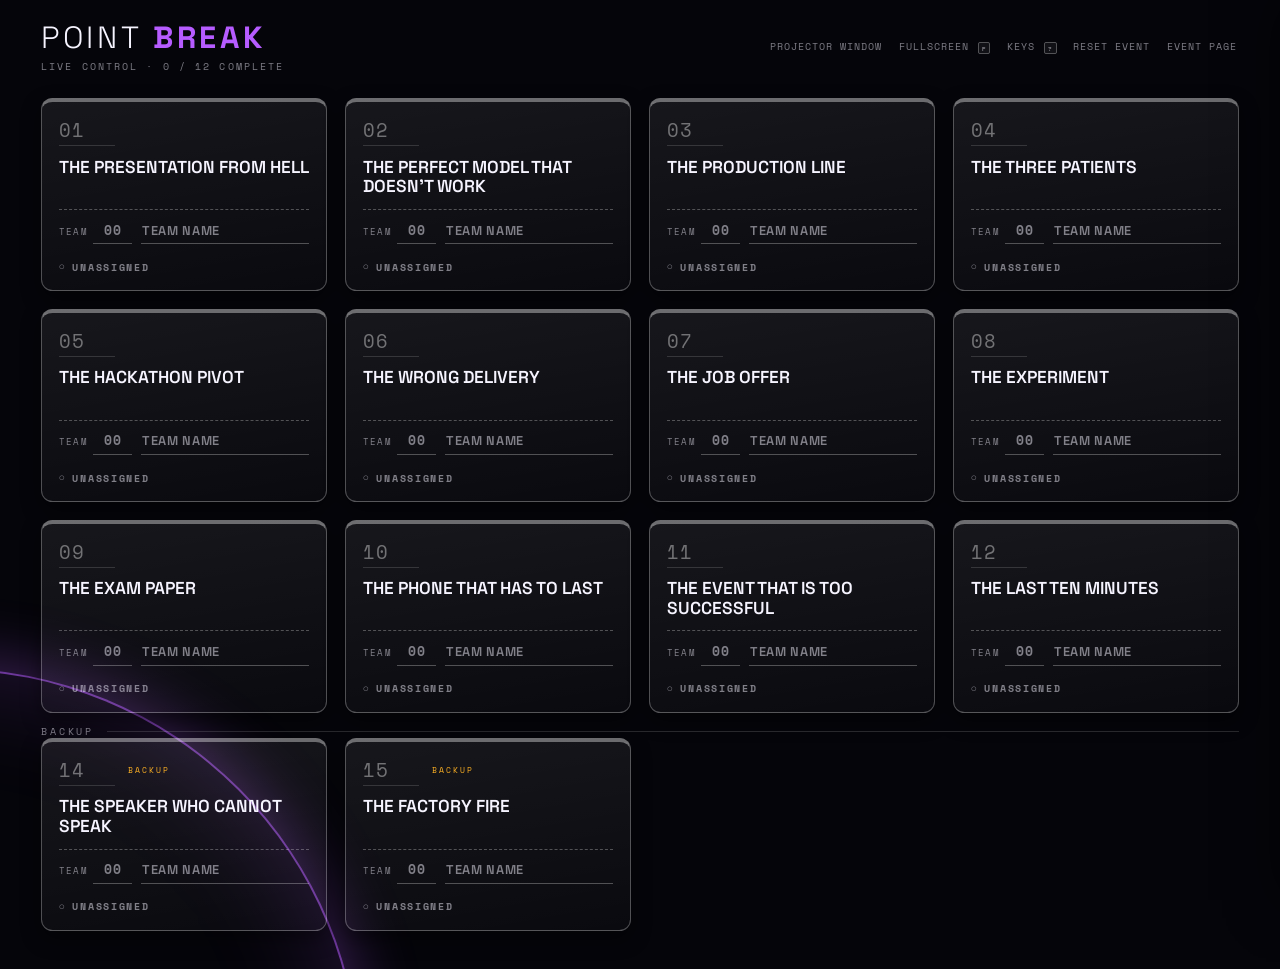
==== presenter.html @ 2cef16bb "Point Break: landing page, Round 1 presenter and Round 2 (The Break) presenter - index.html / style." ====
<!DOCTYPE html>
<html lang="en">
<head>
  <meta charset="UTF-8" />
  <meta name="viewport" content="width=device-width, initial-scale=1.0" />
  <title>Point Break — Live Control</title>
  <link rel="preconnect" href="https://fonts.googleapis.com" />
  <link rel="preconnect" href="https://fonts.gstatic.com" crossorigin />
  <link href="https://fonts.googleapis.com/css2?family=Space+Grotesk:wght@400;500;600;700&family=Space+Mono:wght@400;700&display=swap" rel="stylesheet" />
  <link rel="stylesheet" href="presenter.css" />
</head>
<body>

  <div class="eclipse" aria-hidden="true"></div>

  <!-- ═════════ PROBLEM BOARD (organizer home) ═════════ -->
  <section id="boardView" class="view">
    <header class="bd-top">
      <div class="brand">
        <div class="brand-name">POINT <b>BREAK</b></div>
        <div class="brand-sub">LIVE CONTROL · <span id="bdCount">0 / 0 COMPLETE</span></div>
      </div>
      <div class="timer-slot" aria-live="off"></div>
      <div class="bd-actions no-fs">
        <button class="link" id="btnProjector" title="Open a clean audience window for the projector">Projector window</button>
        <button class="link" id="btnFsBoard">Fullscreen <kbd>F</kbd></button>
        <button class="link" id="btnKeysBoard">Keys <kbd>?</kbd></button>
        <button class="link danger" id="btnReset">Reset event</button>
        <a class="link" href="index.html">Event page</a>
      </div>
    </header>

    <main class="bd-main">
      <div class="grid" id="gridPrimary"></div>
      <div class="sec-title" id="backupTitle"><span>BACKUP</span></div>
      <div class="grid" id="gridBackup"></div>
    </main>
  </section>

  <!-- ═════════ LIVE PROBLEM VIEW (projected) ═════════ -->
  <section id="stageView" class="view" hidden>
    <nav class="prog" id="prog" aria-label="Stage progress"></nav>

    <header class="pv-head">
      <div class="ph-left">
        <span class="ph-num" id="phNum">01</span>
        <span class="ph-title" id="phTitle"></span>
        <span class="ph-badge" id="phBadge" hidden>BACKUP</span>
      </div>
      <div class="timer-slot"></div>
      <div class="ph-team" id="phTeam"></div>
    </header>

    <main class="pv-main" id="pvMain"></main>

    <aside class="ps-side cmp" id="psSide" hidden aria-label="Full problem statement"></aside>

    <footer class="pv-foot"><span>POINT <b>BREAK</b></span><span id="pfDots"></span><span>ECLIPSE · DIATM</span></footer>
  </section>

  <!-- auto-hiding organizer dock -->
  <div class="dock" id="ctl" hidden></div>

  <!-- ═════════ ORGANIZER DRAWER (private) ═════════ -->
  <aside id="drawer" class="drawer" aria-hidden="true" role="dialog" aria-label="Organizer panel">
    <div class="dr-head">
      <div>
        <div class="dr-lock">🔒 ORGANIZER ONLY — NEVER SHOW ON PROJECTOR</div>
        <div class="dr-title" id="drTitle"></div>
      </div>
      <button class="btn ghost" id="drClose" aria-label="Close organizer panel">✕ <kbd>ESC</kbd></button>
    </div>
    <div class="dr-tabs" role="tablist" id="drTabs">
      <button role="tab" data-tab="key" class="secret">KEY</button>
      <button role="tab" data-tab="lock">LOCK</button>
      <button role="tab" data-tab="score" class="secret">SCORE</button>
      <button role="tab" data-tab="timer">TIMER</button>
      <button role="tab" data-tab="team">TEAM</button>
    </div>
    <div class="dr-body" id="drBody"></div>
  </aside>

  <!-- ═════════ TWIST TRANSITION ═════════ -->
  <div id="twistFx" class="twist-fx" aria-hidden="true"></div>

  <!-- ═════════ MODALS ═════════ -->
  <div class="modal" id="modalReset" hidden role="alertdialog" aria-modal="true" aria-labelledby="mrTitle">
    <div class="modal-card danger">
      <div class="m-title" id="mrTitle">RESET ENTIRE EVENT?</div>
      <p>This permanently clears <b>all team numbers and names, problem progress, scores and timer</b> saved in this browser. This cannot be undone.</p>
      <div class="m-actions">
        <button class="btn ghost" id="mrCancel">CANCEL</button>
        <button class="btn danger" id="mrOk">YES — RESET EVERYTHING</button>
      </div>
    </div>
  </div>

  <div class="modal" id="modalKeys" hidden role="dialog" aria-modal="true" aria-labelledby="mkTitle">
    <div class="modal-card">
      <div class="m-title" id="mkTitle">KEYBOARD SHORTCUTS</div>
      <ul class="keylist">
        <li><kbd>←</kbd> <kbd>→</kbd><span>Previous / next stage</span></li>
        <li><kbd>T</kbd><span>Timer panel (organizer)</span></li>
        <li><kbd>[</kbd> <kbd>]</kbd><span>Previous / next team (problem)</span></li>
        <li><kbd>H</kbd><span>Back to problem board</span></li>
        <li><kbd>F</kbd><span>Fullscreen (clean audience view)</span></li>
        <li><kbd>P</kbd><span>Show / hide the full problem sidebar</span></li>
        <li><kbd>L</kbd><span>Record &amp; lock the team’s decision</span></li>
        <li><kbd>K</kbd><span>Organizer key (private panel)</span></li>
        <li><kbd>J</kbd><span>Judging scores (private panel)</span></li>
        <li><kbd>Space</kbd><span>Start / pause timer</span></li>
        <li><kbd>ESC</kbd><span>Close panel / dialog</span></li>
        <li><kbd>?</kbd><span>This list</span></li>
      </ul>
      <p class="m-note">Nothing here can reset the event — that needs the on-screen RESET EVENT button and a confirmation.</p>
      <div class="m-actions"><button class="btn" id="mkOk">GOT IT</button></div>
    </div>
  </div>

  <script src="presenter-data.js"></script>
  <script src="presenter.js"></script>
</body>
</html>
---- presenter.css ----
/* ════════════════════════════════════════════════════════════
   POINT BREAK — presenter.css
   Minimal · cinematic · projector-first.
   1rem ≈ 1vw (19.2px at 1920×1080), height-capped.
   ════════════════════════════════════════════════════════════ */

:root {
  --bg:      #05050a;
  --panel:   rgba(255,255,255,0.04);
  --panel-2: rgba(255,255,255,0.08);
  --line:    rgba(255,255,255,0.14);
  --line-2:  rgba(255,255,255,0.28);

  --tx:      #f6f4ff;
  --dim:     rgba(246,244,255,0.74);
  --mute:    rgba(246,244,255,0.5);

  --pur:     #b65cff;
  --cy:      #43e3ff;
  --amb:     #ffb224;
  --grn:     #45e8a6;
  --red:     #ff5276;

  --display: 'Space Grotesk', 'Inter', system-ui, sans-serif;
  --mono:    'Space Mono', ui-monospace, monospace;
}

*, *::before, *::after { box-sizing: border-box; margin: 0; padding: 0; }

html { font-size: clamp(11px, min(1vw, 1.78vh), 28px); -webkit-font-smoothing: antialiased; }

body {
  font-family: var(--display);
  background: var(--bg);
  color: var(--tx);
  min-height: 100vh;
  overflow-x: hidden;
  line-height: 1.3;
}

button { font: inherit; color: inherit; cursor: pointer; }
input  { font: inherit; color: inherit; }
[hidden] { display: none !important; }
:focus-visible { outline: 3px solid var(--cy); outline-offset: 2px; }

kbd {
  font-family: var(--mono); font-size: 0.62em; padding: 0.12em 0.45em;
  border: 1px solid var(--line-2); border-radius: 0.3em; color: var(--dim);
  margin-left: 0.4em; background: rgba(255,255,255,0.05);
}

/* the eclipse — one quiet ring, bottom-left, straight from the poster */
.eclipse {
  position: fixed; left: -36vw; bottom: -46vw; width: 64vw; height: 64vw; border-radius: 50%;
  background: var(--bg); pointer-events: none; z-index: 0;
  box-shadow: 0 0 0 2px rgba(182,92,255,0.5), 0 0 5vw 0.6vw rgba(182,92,255,0.3), inset 0 0 9vw rgba(182,92,255,0.18);
}
.view { position: relative; z-index: 1; min-height: 100vh; }

/* ── buttons ── */
.btn {
  font-family: var(--display); font-weight: 600; font-size: 0.8rem; letter-spacing: 0.06em;
  padding: 0.6em 1em; border-radius: 0.5rem; border: 1.5px solid var(--line-2);
  background: var(--panel-2); text-decoration: none; display: inline-flex; align-items: center; gap: 0.3em;
  white-space: nowrap; transition: background .15s, border-color .15s;
}
.btn:hover:not(:disabled) { background: rgba(255,255,255,0.15); border-color: #fff; }
.btn:disabled { opacity: 0.35; cursor: not-allowed; }
.btn.ghost { background: transparent; }
.btn.on { background: rgba(182,92,255,0.28); border-color: var(--pur); }
.btn.danger { border-color: var(--red); color: #ffd5de; background: rgba(255,82,118,0.12); }
.btn.danger:hover:not(:disabled) { background: rgba(255,82,118,0.3); border-color: var(--red); }
.btn.okbtn { border-color: var(--grn); background: rgba(69,232,166,0.15); color: #d6ffee; }

.link { background: none; border: none; font-family: var(--mono); font-size: 0.78rem; letter-spacing: 0.1em; text-transform: uppercase; color: var(--mute); text-decoration: none; padding: 0.4em 0.2em; }
.link:hover { color: #fff; text-decoration: underline; text-underline-offset: 0.3em; }
.link.danger:hover { color: var(--red); }
.dim { color: var(--mute) !important; }

/* ════════════ BOARD ════════════ */
#boardView { padding: 1.8rem 3.2rem 3rem; display: flex; flex-direction: column; gap: 2rem; }
.bd-top { display: grid; grid-template-columns: 1fr auto 1fr; gap: 1.5rem; align-items: center; }
.brand-name { font-weight: 300; font-size: 2.4rem; letter-spacing: 0.12em; line-height: 1; }
.brand-name b { font-weight: 700; color: var(--pur); }
.brand-sub { font-family: var(--mono); font-size: 0.75rem; letter-spacing: 0.22em; color: var(--mute); margin-top: 0.5rem; }
.bd-actions { display: flex; gap: 1rem; flex-wrap: wrap; justify-content: flex-end; }
.bd-actions kbd { margin-left: 0.3em; }

.grid { display: grid; grid-template-columns: repeat(4, 1fr); gap: 0.4rem 2.2rem; }
@media (max-width: 1100px) { .grid { grid-template-columns: repeat(2, 1fr); } }
@media (max-width: 640px)  { .grid { grid-template-columns: 1fr; } html { font-size: 14px; } .bd-top { grid-template-columns: 1fr; } #boardView { padding: 1.2rem; } }

.sec-title { font-family: var(--mono); font-size: 0.75rem; letter-spacing: 0.3em; color: var(--mute); margin-top: 1rem; display: flex; align-items: center; gap: 1rem; }
.sec-title::after { content: ''; flex: 1; height: 1px; background: var(--line); }

.pcard {
  --acc: rgba(255,255,255,0.4);
  display: flex; flex-direction: column; gap: 0.9rem; padding: 1.1rem 0 1.4rem;
  border-top: 2px solid var(--line); cursor: pointer; transition: border-color .2s;
}
.pcard:hover { border-top-color: var(--acc); }
.pcard.st-ready    { --acc: var(--cy); }
.pcard.st-onstage  { --acc: var(--pur); }
.pcard.st-twist    { --acc: var(--amb); }
.pcard.st-fix      { --acc: #ff7ad9; }
.pcard.st-complete { --acc: var(--grn); }
.pcard.st-unassigned { --acc: rgba(255,255,255,0.4); }
.pcard:not(.st-unassigned) { border-top-color: var(--acc); }

.pc-open { all: unset; cursor: pointer; display: flex; flex-direction: column; gap: 0.5rem; }
.pc-open:focus-visible { outline: 3px solid var(--cy); outline-offset: 4px; border-radius: 0.4rem; }
.pc-num { font-family: var(--mono); font-size: 1.5rem; color: var(--acc); letter-spacing: 0.1em; }
.pc-title { font-weight: 600; font-size: 1.35rem; line-height: 1.15; min-height: 2.3em; }
.pc-tag { font-family: var(--mono); font-size: 0.65rem; letter-spacing: 0.25em; color: var(--amb); }

.pc-team { display: grid; grid-template-columns: auto 1fr; gap: 0.7rem; align-items: end; }
.f-num { display: flex; align-items: baseline; gap: 0.4rem; font-family: var(--mono); font-size: 0.7rem; letter-spacing: 0.16em; color: var(--mute); }
.pc-team input { background: transparent; border: none; border-bottom: 1.5px solid var(--line-2); border-radius: 0; padding: 0.3em 0.1em; font-weight: 600; font-size: 1rem; letter-spacing: 0.05em; text-transform: uppercase; width: 100%; min-width: 0; }
.pc-team .in-num { width: 3rem; text-align: center; font-family: var(--mono); }
.pc-team input::placeholder { color: var(--mute); }
.pc-team input:focus { border-bottom-color: var(--pur); outline: none; }
.pc-team.ro { grid-template-columns: 1fr; gap: 0.1rem; }
.ro-num { font-family: var(--mono); color: var(--acc); font-size: 0.85rem; letter-spacing: 0.14em; min-height: 1.2em; }
.ro-name { font-weight: 600; font-size: 1.2rem; letter-spacing: 0.04em; }

.pill { display: inline-flex; align-items: center; gap: 0.6em; font-family: var(--mono); font-weight: 700; font-size: 0.75rem; letter-spacing: 0.18em; color: var(--acc); }
.pill-ico { font-size: 1.1em; }
.pill.st-unassigned { color: var(--mute); }

/* ════════════ TIMER CHIP ════════════ */
.timer-slot { display: flex; justify-content: center; min-width: 0; }
.tchip { display: inline-flex; align-items: baseline; gap: 0.6rem; font-family: var(--mono); font-weight: 700; font-size: 1.6rem; letter-spacing: 0.08em; padding: 0.1em 0.7em; border: 1.5px solid var(--cy); color: var(--cy); border-radius: 99px; background: rgba(0,0,0,0.55); }
.tchip em { font-style: normal; font-size: 0.45em; letter-spacing: 0.2em; color: var(--dim); }
.tchip.warn { color: var(--amb); border-color: var(--amb); }
.tchip.crit { color: var(--red); border-color: var(--red); animation: pulse 0.9s infinite; }
.tchip.up   { color: #fff; background: var(--red); border-color: var(--red); animation: pulse 0.6s infinite; }
@keyframes pulse { 50% { box-shadow: 0 0 2rem rgba(255,82,118,0.8); } }

/* ════════════ STAGE VIEW ════════════ */
#stageView { height: 100vh; display: grid; grid-template-rows: auto auto minmax(0, 1fr) auto; padding: 0 4rem; }

/* thin stage line */
.prog { display: grid; grid-template-columns: repeat(4, 1fr); gap: 0.8rem; padding-top: 1.2rem; }
.pg { background: none; border: none; text-align: left; padding: 0; color: var(--mute); }
.pg-bar { display: block; height: 3px; background: var(--line); border-radius: 3px; margin-bottom: 0.6rem; transition: background .3s; }
.pg-l { font-family: var(--mono); font-size: 0.78rem; letter-spacing: 0.2em; text-transform: uppercase; }
.pg-ico { margin-right: 0.7em; }
.pg.done { color: var(--dim); } .pg.done .pg-bar { background: rgba(255,255,255,0.5); }
.pg.active { color: #fff; } .pg.active .pg-bar { background: var(--pur); box-shadow: 0 0 1rem var(--pur); }
.pg.active.pg-tw { color: var(--amb); } .pg.active.pg-tw .pg-bar { background: var(--amb); box-shadow: 0 0 1rem var(--amb); }
body.fs .pg, body.pub .pg { pointer-events: none; }
body:not(.fs) .pg:hover { color: #fff; }

.pv-head { display: grid; grid-template-columns: 1fr auto 1fr; align-items: center; gap: 1.5rem; padding: 1.1rem 0 0.2rem; }
.ph-left { display: flex; align-items: baseline; gap: 1rem; min-width: 0; }
.ph-num { font-family: var(--mono); font-size: 1.1rem; letter-spacing: 0.15em; color: var(--pur); }
.ph-title { font-weight: 600; font-size: 1.35rem; letter-spacing: 0.04em; }
.ph-badge { font-family: var(--mono); font-size: 0.65rem; letter-spacing: 0.25em; color: var(--amb); border: 1px solid var(--amb); padding: 0.1em 0.6em; border-radius: 99px; }
.ph-team { text-align: right; display: flex; gap: 0.9rem; justify-content: flex-end; align-items: baseline; }
.pt-num { font-family: var(--mono); font-size: 0.95rem; letter-spacing: 0.15em; color: var(--cy); }
.pt-name { font-weight: 600; font-size: 1.35rem; letter-spacing: 0.04em; }

.pv-main { min-height: 0; overflow: hidden; padding: 0.4rem 0; position: relative; }
.stage-body { height: 100%; display: flex; flex-direction: column; min-height: 0; }
.stage-body.enter { animation: rise .5s cubic-bezier(.2,.8,.2,1); }
@keyframes rise { from { opacity: 0; transform: translateY(1rem); } to { opacity: 1; transform: none; } }

.pv-foot { display: grid; grid-template-columns: 1fr auto 1fr; align-items: center; padding: 0.5rem 0 0.9rem; font-family: var(--mono); font-size: 0.68rem; letter-spacing: 0.25em; color: var(--mute); }
.pv-foot span:last-child { text-align: right; }
.pv-foot b { color: var(--pur); font-weight: 700; }
#pfDots { display: inline-flex; gap: 0.5rem; }
#pfDots i { width: 0.55rem; height: 0.55rem; border-radius: 50%; border: 1.5px solid var(--line-2); }
#pfDots i.done { background: var(--mute); border-color: var(--mute); }
#pfDots i.cur { background: var(--cy); border-color: var(--cy); box-shadow: 0 0 0.6rem var(--cy); }

/* ════════════ THE PROBLEM — editorial text ════════════ */
.step { flex: 1; min-height: 0; width: min(84rem, 100%); margin: 0 auto 0 0; display: flex; flex-direction: column; justify-content: center; gap: 1.1rem; }
.t-k { font-family: var(--mono); font-weight: 700; font-size: 0.95rem; letter-spacing: 0.32em; color: var(--cy); display: flex; align-items: center; gap: 1rem; }
.t-k::before { content: ''; width: 3rem; height: 2px; background: currentColor; }
.t-k.ch { color: var(--pur); }
.t-lead { font-weight: 600; font-size: 3.1rem; line-height: 1.16; letter-spacing: -0.005em; text-wrap: balance; }
.t-sub { font-weight: 400; font-size: 2rem; line-height: 1.3; color: var(--dim); text-wrap: balance; }
.t-foot { font-weight: 400; font-size: 1.9rem; line-height: 1.3; color: var(--dim); margin-top: 0.4rem; text-wrap: balance; }
.hl { font-weight: 700; color: var(--cy); }
.ch ~ .t-lead .hl, .s-problem .t-lead .hl { color: var(--cy); }

.t-list { list-style: none; display: flex; flex-direction: column; gap: 0.55rem; counter-reset: n; }
.t-list.two { display: grid; grid-template-columns: 1fr 1fr; gap: 0.55rem 3rem; }
.t-list li { font-weight: 500; font-size: 1.95rem; line-height: 1.25; padding-left: 1.5em; position: relative; counter-increment: n; }
.t-list li::before { content: ''; position: absolute; left: 0.1em; top: 0.62em; width: 0.45em; height: 0.45em; border-radius: 50%; background: var(--pur); }
.t-list.num li::before { content: counter(n); width: auto; height: auto; top: 0.1em; border-radius: 0; background: none; font-family: var(--mono); font-size: 0.8em; color: var(--pur); }

.t-rows { display: flex; flex-direction: column; gap: 0.9rem; }
.t-row { display: grid; grid-template-columns: 3.4rem 1fr; align-items: baseline; gap: 1rem; }
.t-rk { font-family: var(--mono); font-weight: 700; font-size: 2.1rem; color: var(--pur); }
.t-rt { font-weight: 500; font-size: 1.95rem; line-height: 1.25; }
.t-rows.wide .t-rk { font-size: 3.4rem; color: var(--cy); text-align: right; }
.t-rows.wide .t-rt { font-size: 2.1rem; }

.t-cols { display: grid; grid-template-columns: repeat(var(--n, 2), 1fr); gap: 3rem; margin-top: 0.4rem; }
.t-cols.n2 { --n: 2; } .t-cols.n3 { --n: 3; }
.t-col { border-left: 2px solid var(--pur); padding: 0.1rem 0 0.1rem 1.4rem; display: flex; flex-direction: column; gap: 0.35rem; }
.t-ctag { font-family: var(--mono); font-weight: 700; font-size: 1rem; letter-spacing: 0.25em; color: var(--pur); margin-bottom: 0.3rem; }
.t-cl { font-weight: 500; font-size: 1.75rem; line-height: 1.25; }

.t-table { border-collapse: collapse; width: min(52rem, 100%); }
.t-table th { font-family: var(--mono); font-weight: 400; font-size: 0.85rem; letter-spacing: 0.2em; text-transform: uppercase; color: var(--mute); text-align: left; padding: 0 1rem 0.6rem 0; }
.t-table td { font-weight: 500; font-size: 1.8rem; padding: 0.45rem 1rem 0.45rem 0; border-top: 1px solid var(--line); }
.t-table td:not(:first-child), .t-table th:not(:first-child) { text-align: right; padding-right: 0; font-family: var(--mono); color: var(--cy); }
.t-table th:not(:first-child) { color: var(--mute); }
.t-table tr.tot td { font-weight: 700; border-top: 2px solid var(--line-2); }

.step-viz { margin: 0.2rem 0; }
.step-viz .b-stats { justify-content: start; }

/* ── minimal visual blocks ── */
.b-stats { display: grid; grid-auto-flow: column; grid-auto-columns: max-content; gap: 4rem; }
.stat { border-left: 2px solid var(--line-2); padding-left: 1.2rem; text-align: left; }
.stat.hot { border-left-color: var(--amb); }
.stat-n { font-weight: 700; font-size: 3.6rem; line-height: 1; }
.stat.hot .stat-n { color: var(--amb); }
.stat-l { font-family: var(--mono); font-size: 0.85rem; letter-spacing: 0.18em; text-transform: uppercase; color: var(--mute); margin-top: 0.5rem; }
.was { font-size: 0.55em; color: var(--mute); text-decoration: line-through; margin-right: 0.3em; }
.was-arr { font-size: 0.6em; color: var(--amb); margin-right: 0.3em; }

.b-title { font-family: var(--mono); font-size: 0.85rem; letter-spacing: 0.22em; text-transform: uppercase; color: var(--mute); margin-bottom: 0.7rem; }
.b-cards { display: grid; grid-template-columns: repeat(var(--cols), 1fr); gap: 2rem; }
.card { border-top: 2px solid var(--pur); padding-top: 0.8rem; display: flex; flex-direction: column; gap: 0.4rem; }
.card.tone-amb { border-top-color: var(--amb); }
.card-tag { font-family: var(--mono); font-weight: 700; font-size: 0.9rem; letter-spacing: 0.22em; color: var(--pur); }
.card.tone-amb .card-tag { color: var(--amb); }
.card-title { font-weight: 700; font-size: 2.2rem; line-height: 1.1; }
.card-lines { list-style: none; }
.card-lines li { font-size: 1.5rem; color: var(--dim); }

.b-versus { display: flex; align-items: center; gap: 3rem; }
.vs-side { text-align: left; }
.vs-n { font-weight: 700; font-size: 7rem; line-height: 0.95; }
.vs-side.tone-cy .vs-n { color: var(--cy); } .vs-side.tone-pur .vs-n { color: var(--pur); } .vs-side.tone-amb .vs-n { color: var(--amb); }
.vs-l { font-family: var(--mono); font-weight: 700; font-size: 1rem; letter-spacing: 0.22em; text-transform: uppercase; color: var(--dim); }
.vs-sub { font-size: 1.4rem; color: var(--dim); margin-top: 0.4rem; max-width: 24rem; line-height: 1.25; }
.vs-mid { font-family: var(--mono); font-size: 1.3rem; letter-spacing: 0.2em; color: var(--mute); }

.b-hero { text-align: left; }
.hero-n { font-weight: 700; font-size: 8rem; line-height: 0.95; background: linear-gradient(180deg, #fff, var(--pur)); -webkit-background-clip: text; background-clip: text; color: transparent; }
.b-hero.sm .hero-n { font-size: 6rem; }
.hero-l { font-family: var(--mono); font-weight: 700; font-size: 1rem; letter-spacing: 0.24em; text-transform: uppercase; color: var(--cy); }
.hero-sub { font-size: 1.5rem; color: var(--dim); margin-top: 0.4rem; }
.hero-bar { height: 0.5rem; border-radius: 99px; background: var(--panel-2); overflow: hidden; margin-top: 0.9rem; max-width: 30rem; }
.hero-bar i { display: block; height: 100%; background: linear-gradient(90deg, var(--pur), var(--cy)); }

.b-flow { display: flex; align-items: stretch; justify-content: flex-start; gap: 1.2rem; }
.fl-item { text-align: left; border-top: 2px solid var(--pur); padding-top: 0.6rem; min-width: 14rem; }
.fl-item.hot { border-top-color: var(--amb); }
.fl-k { font-family: var(--mono); font-weight: 700; font-size: 0.9rem; letter-spacing: 0.22em; color: var(--pur); }
.fl-item.hot .fl-k { color: var(--amb); }
.fl-v { font-weight: 700; font-size: 3.4rem; line-height: 1; margin-top: 0.3rem; }
.fl-v small { font-size: 0.32em; font-family: var(--mono); letter-spacing: 0.1em; color: var(--dim); margin-left: 0.4em; }
.fl-v s { font-size: 0.5em; color: var(--mute); margin-right: 0.35em; }
.fl-item.hot .fl-v { color: var(--amb); }
.fl-s { font-family: var(--mono); font-size: 0.8rem; letter-spacing: 0.12em; color: var(--dim); }
.fl-arrow { align-self: center; font-size: 2rem; color: var(--mute); }
.b-flow.big { justify-content: center; }
.b-flow.big .fl-v { font-size: 7rem; } .b-flow.big .fl-arrow { font-size: 4rem; color: var(--amb); }

.b-bars { display: flex; flex-direction: column; gap: 0.7rem; }
.bar-row { display: grid; grid-template-columns: 14rem 1fr 7rem; align-items: center; gap: 0.9rem; --c: var(--cy); }
.bar-row.tone-pur { --c: var(--pur); } .bar-row.tone-amb { --c: var(--amb); }
.bar-l { font-weight: 500; font-size: 1.3rem; }
.bar-track { height: 0.6rem; background: var(--panel-2); border-radius: 99px; overflow: hidden; }
.bar-track i { display: block; height: 100%; background: var(--c); border-radius: 99px; }
.bar-v { font-family: var(--mono); font-weight: 700; font-size: 1.2rem; text-align: right; white-space: nowrap; }
.bar-v s { color: var(--mute); font-weight: 400; }
.b-split { display: grid; gap: 3rem; align-items: start; }
.b-split > .col { display: flex; flex-direction: column; gap: 1rem; min-width: 0; }
.b-note { font-weight: 500; font-size: 1.4rem; color: var(--dim); }

/* ════════════ SOLUTION ════════════ */
.sol { flex: 1; display: flex; flex-direction: column; align-items: center; justify-content: center; text-align: center; gap: 0.2rem; }
.eyebrow { font-family: var(--mono); font-weight: 700; font-size: 1.2rem; letter-spacing: 0.45em; color: var(--cy); }
.sol-num { font-family: var(--mono); font-weight: 700; font-size: 2.6rem; letter-spacing: 0.25em; color: var(--pur); margin-top: 1.4rem; }
.sol-name { font-weight: 700; font-size: 6.4rem; line-height: 1; text-shadow: 0 0 2.5rem rgba(182,92,255,0.45); overflow-wrap: anywhere; }
.sol-cta { font-family: var(--mono); font-size: 1.5rem; letter-spacing: 0.4em; margin-top: 2rem; color: var(--dim); }

/* ════════════ TWIST ════════════ */
.tw { flex: 1; min-height: 0; display: flex; flex-direction: column; justify-content: center; gap: 1rem; text-align: center; align-items: center; }
.tw-eye { color: var(--amb); font-size: 1.7rem; text-shadow: 0 0 1.5rem rgba(255,178,36,0.7); }
.tw-lead { font-weight: 500; font-size: 1.6rem; letter-spacing: 0.06em; text-transform: uppercase; color: var(--dim); max-width: 90%; }
.tw-quote { font-weight: 700; font-size: var(--qs, 3.4rem); line-height: 1.12; text-transform: uppercase; max-width: 94%; text-wrap: balance; }
.tw-facts { list-style: none; display: flex; flex-direction: column; gap: 0.4rem; align-items: center; }
.tw-facts li { font-weight: 500; font-size: 1.6rem; line-height: 1.25; }
.tw .hl, .tw-new .hl { color: var(--amb); }
.tw .blocks { width: 100%; display: flex; flex-direction: column; gap: 1rem; align-items: center; }
.tw .b-stats, .tw .b-versus, .tw .b-flow, .tw .b-cards { justify-content: center; }
.tw .b-chips { text-align: center; } .chips { display: flex; flex-wrap: wrap; gap: 0.6rem; justify-content: center; }
.chip { font-weight: 500; font-size: 1.2rem; padding: 0.35em 0.9em; border: 1px solid var(--line-2); border-radius: 99px; }
.tw-new { display: flex; align-items: baseline; gap: 1.4rem; padding-top: 0.8rem; border-top: 1px solid var(--amb); }
.tw-new span { font-family: var(--mono); font-size: 0.85rem; letter-spacing: 0.25em; color: var(--amb); white-space: nowrap; }
.tw-new > b { font-weight: 700; font-size: 2.2rem; text-transform: uppercase; }

/* ════════════ FIX ════════════ */
.fix { flex: 1; display: flex; flex-direction: column; align-items: center; justify-content: center; text-align: center; gap: 0.5rem; }
.fix .eyebrow { color: var(--pur); }
.fix-big { font-weight: 600; font-size: 4rem; line-height: 1.08; margin-top: 0.8rem; }
.fix-adapt { font-weight: 700; font-size: 9rem; line-height: 1; color: var(--cy); text-shadow: 0 0 3rem rgba(67,227,255,0.55); letter-spacing: 0.04em; }
.fix-ask { font-family: var(--mono); font-size: 1.5rem; letter-spacing: 0.2em; text-transform: uppercase; color: var(--dim); }
.recap { display: flex; align-items: baseline; gap: 1.2rem; padding-top: 0.8rem; border-top: 1px solid var(--amb); }
.rc-lab { font-family: var(--mono); font-size: 0.85rem; letter-spacing: 0.22em; color: var(--amb); white-space: nowrap; }
.rc-tx { font-weight: 500; font-size: 1.5rem; }
.stamp { position: absolute; right: 0; top: 0.5rem; font-family: var(--mono); font-weight: 700; font-size: 1rem; letter-spacing: 0.25em; color: var(--grn); border: 2px solid var(--grn); padding: 0.4em 0.9em; border-radius: 0.4rem; }

/* ════════════ ORGANIZER DOCK (auto-hides) ════════════ */
.dock {
  position: fixed; left: 50%; bottom: 1.3rem; z-index: 60; transform: translate(-50%, 1rem);
  display: flex; align-items: center; gap: 0.2rem; padding: 0.35rem 0.5rem; border-radius: 99px;
  background: rgba(10,9,22,0.88); backdrop-filter: blur(14px); border: 1px solid var(--line-2);
  box-shadow: 0 1rem 3rem rgba(0,0,0,0.6);
  opacity: 0; pointer-events: none; transition: opacity .25s, transform .25s;
}
.dock.show { opacity: 1; pointer-events: auto; transform: translate(-50%, 0); }
.dk { border: none; background: transparent; border-radius: 99px; padding: 0.55em 0.95em; font-weight: 600; font-size: 0.85rem; letter-spacing: 0.06em; white-space: nowrap; }
.dk:hover:not(:disabled) { background: rgba(255,255,255,0.14); }
.dk:disabled { opacity: 0.3; cursor: not-allowed; }
.dk.twist { background: var(--amb); color: #1a1000; font-weight: 700; margin: 0 0.2rem; }
.dk.twist:hover { background: #ffc552 !important; }
.dk.twist.on { background: rgba(255,178,36,0.2); color: var(--amb); }
.dk.ok { color: var(--grn); }
.dk-cur { font-family: var(--mono); font-size: 0.75rem; letter-spacing: 0.15em; color: var(--cy); min-width: 11rem; text-align: center; }
.dk-sep { width: 1px; height: 1.4rem; background: var(--line-2); margin: 0 0.3rem; }

/* ════════════ FULLSCREEN / PUBLIC ════════════ */
body.fs .no-fs, body.pub .no-fs { display: none !important; }
body.fs, body.pub { cursor: none; }
body.fs .pc-team input, body.fs .in-pnum { pointer-events: none; }

/* ════════════ DRAWER ════════════ */
.drawer {
  position: fixed; top: 0; right: 0; bottom: 0; width: min(46rem, 100vw);
  background: #0a0916; border-left: 2px solid var(--amb);
  box-shadow: -2rem 0 4rem rgba(0,0,0,0.7);
  transform: translateX(105%); transition: transform .25s ease;
  display: flex; flex-direction: column; z-index: 50;
}
.drawer.open { transform: none; }
.dr-head { display: flex; justify-content: space-between; align-items: flex-start; gap: 1rem; padding: 1rem 1.3rem; background: rgba(255,178,36,0.12); border-bottom: 1px solid var(--amb); }
.dr-lock { font-family: var(--mono); font-weight: 700; font-size: 0.78rem; letter-spacing: 0.14em; color: var(--amb); }
.dr-title { font-weight: 700; font-size: 1.35rem; margin-top: 0.3rem; line-height: 1.15; }
.dr-tabs { display: flex; border-bottom: 1px solid var(--line); }
.dr-tabs button { flex: 1; background: none; border: none; border-bottom: 3px solid transparent; font-family: var(--mono); font-weight: 700; font-size: 0.9rem; letter-spacing: 0.18em; padding: 0.9em 0; color: var(--dim); }
.dr-tabs button:hover { color: #fff; background: var(--panel); }
.dr-tabs button.on { color: var(--amb); border-bottom-color: var(--amb); }
.dr-body { flex: 1; overflow-y: auto; padding: 1.1rem 1.3rem 3rem; display: flex; flex-direction: column; gap: 1rem; }
.dr-sec { border: 1px solid var(--line); border-radius: 0.7rem; padding: 0.9rem 1.1rem; background: var(--panel); }
.dr-sec.core { border-color: var(--cy); background: rgba(67,227,255,0.08); }
.dr-sec.acc { border-color: var(--grn); background: rgba(69,232,166,0.07); }
.dr-sec.rej { border-color: var(--red); background: rgba(255,82,118,0.08); }
.dr-sec.foot { border-style: dashed; }
.dr-h { font-family: var(--mono); font-weight: 700; font-size: 0.78rem; letter-spacing: 0.18em; color: var(--amb); margin-bottom: 0.5rem; }
.dr-sec.core .dr-h { color: var(--cy); } .dr-sec.acc .dr-h { color: var(--grn); } .dr-sec.rej .dr-h { color: var(--red); }
.dr-core { font-weight: 700; font-size: 1.5rem; line-height: 1.15; }
.dr-meta { font-size: 0.9rem; color: var(--dim); margin-top: 0.6rem; }
.dr-meta span { font-family: var(--mono); font-size: 0.72rem; letter-spacing: 0.12em; color: var(--mute); }
.dr-list { list-style: none; display: flex; flex-direction: column; gap: 0.4rem; }
.dr-list li { font-size: 1.05rem; line-height: 1.3; padding-left: 1.1em; position: relative; }
.dr-list li::before { content: '▸'; position: absolute; left: 0; color: var(--amb); }
.dr-list.mono li { font-family: var(--mono); font-size: 0.95rem; }
.dr-calc + .dr-calc { margin-top: 0.8rem; }
.dr-calc b { display: block; font-size: 1rem; margin-bottom: 0.3rem; color: var(--cy); }
.dr-sec p { font-size: 1rem; line-height: 1.35; color: var(--dim); }

.score-note { font-size: 0.85rem; color: var(--mute); margin: 0.2rem 0 0.8rem; }
.sc-row { display: grid; grid-template-columns: 1fr auto 5rem auto 3.2rem; gap: 0.5rem; align-items: center; padding: 0.35rem 0; border-bottom: 1px solid var(--line); }
.sc-l { font-weight: 600; font-size: 1.05rem; line-height: 1.15; }
.sc-b { width: 3rem; height: 3rem; border-radius: 0.6rem; border: 1.5px solid var(--line-2); background: var(--panel-2); font-size: 1.6rem; font-weight: 700; line-height: 1; }
.sc-b:hover { background: rgba(255,255,255,0.18); }
.sc-in { width: 100%; height: 3rem; text-align: center; font-family: var(--mono); font-weight: 700; font-size: 1.6rem; background: rgba(0,0,0,0.5); border: 1.5px solid var(--line-2); border-radius: 0.6rem; -moz-appearance: textfield; }
.sc-in::-webkit-outer-spin-button, .sc-in::-webkit-inner-spin-button { -webkit-appearance: none; margin: 0; }
.sc-in:focus { border-color: var(--amb); outline: none; box-shadow: 0 0 0 3px rgba(255,178,36,0.3); }
.sc-max { font-family: var(--mono); color: var(--mute); font-size: 0.95rem; }
.sc-total { display: flex; align-items: baseline; gap: 0.7rem; justify-content: flex-end; margin-top: 1rem; }
.sc-total span { font-family: var(--mono); letter-spacing: 0.2em; font-size: 0.9rem; color: var(--dim); }
.sc-total b { font-size: 4rem; line-height: 1; color: var(--amb); }
.sc-total em { font-style: normal; font-family: var(--mono); color: var(--mute); font-size: 1.2rem; }

.fld { display: flex; flex-direction: column; gap: 0.3rem; margin-bottom: 0.8rem; }
.fld > span { font-family: var(--mono); font-size: 0.75rem; letter-spacing: 0.16em; color: var(--dim); }
.fld input { background: rgba(0,0,0,0.5); border: 1.5px solid var(--line-2); border-radius: 0.6rem; padding: 0.6em 0.8em; font-weight: 700; font-size: 1.5rem; text-transform: uppercase; }
.fld input:focus { border-color: var(--pur); outline: none; box-shadow: 0 0 0 3px rgba(182,92,255,0.3); }
.fld.inline { flex-direction: row; align-items: center; gap: 0.7rem; margin-top: 0.8rem; }
.fld.inline input { width: 6rem; font-size: 1.2rem; }
.dr-btns { display: flex; flex-direction: column; gap: 0.6rem; margin-top: 0.8rem; align-items: stretch; }
.dr-btns.row { flex-direction: row; flex-wrap: wrap; }
.tm-big { font-family: var(--mono); font-weight: 700; font-size: 6rem; line-height: 1; text-align: center; color: var(--cy); padding: 0.2rem 0 0.6rem; }
.tm-big.warn { color: var(--amb); } .tm-big.crit, .tm-big.up { color: var(--red); }

/* ════════════ TWIST TRANSITION ════════════ */
.twist-fx { position: fixed; inset: 0; z-index: 100; pointer-events: none; opacity: 0; overflow: hidden; }
.twist-fx.on { opacity: 1; pointer-events: auto; }
.twist-fx::before { content: ''; position: absolute; inset: 0; background: #020207; opacity: 0; transition: opacity .3s; }
.twist-fx.dark::before { opacity: 1; }
.twist-fx.out { opacity: 0; transition: opacity .6s ease; }
.fx-scan { position: absolute; inset: 0; background: repeating-linear-gradient(0deg, rgba(182,92,255,0.0) 0 3px, rgba(182,92,255,0.12) 3px 4px); animation: scan .3s steps(3) infinite; }
@keyframes scan { to { transform: translateY(8px); } }
.fx-rgb { position: absolute; inset: 0; background: linear-gradient(100deg, rgba(182,92,255,0.45), transparent 35%, rgba(67,227,255,0.4) 70%, transparent); mix-blend-mode: screen; animation: rgbflash .32s steps(4) 1; opacity: 0; }
@keyframes rgbflash { 0%,100% { opacity: 0; } 30% { opacity: 1; transform: translateX(-3%); } 60% { opacity: 0.8; transform: translateX(3%); } }
.fx-l1, .fx-l2 { position: absolute; left: 0; right: 0; top: 50%; transform: translateY(-50%); text-align: center; opacity: 0; font-weight: 700; }
.fx-l1 { font-size: 5.2rem; line-height: 1.1; letter-spacing: 0.04em; text-shadow: 0 0 2.5rem rgba(182,92,255,0.9); }
.fx-l1 { background: linear-gradient(90deg, #fff 55%, var(--pur)); -webkit-background-clip: text; background-clip: text; color: transparent; }
.fx-l2 { font-size: 9rem; letter-spacing: 0.06em; color: var(--amb); text-shadow: 0 0 4rem rgba(255,178,36,0.9); }
.twist-fx.l1 .fx-l1 { animation: fxin .45s ease forwards; }
.twist-fx.l2 .fx-l2 { animation: slam .5s cubic-bezier(.2,1.6,.4,1) forwards; }
@keyframes fxin { from { opacity: 0; letter-spacing: 0.4em; filter: blur(8px); } to { opacity: 1; letter-spacing: 0.04em; filter: none; } }
@keyframes slam { from { opacity: 0; transform: translateY(-50%) scale(2.2); } to { opacity: 1; transform: translateY(-50%) scale(1); } }

.glitch { animation: glitch .32s steps(2) 1; }
@keyframes glitch {
  0%   { transform: translate(0,0); filter: none; }
  20%  { transform: translate(-1.2%,0.4%); filter: hue-rotate(80deg) saturate(2); clip-path: inset(10% 0 55% 0); }
  40%  { transform: translate(1.5%,-0.5%); filter: hue-rotate(-60deg) saturate(2.5); clip-path: inset(50% 0 10% 0); }
  60%  { transform: translate(-0.8%,0.6%); filter: invert(0.15); clip-path: none; }
  100% { transform: none; filter: none; }
}

@media (prefers-reduced-motion: reduce) {
  .stage-body.enter, .glitch, .tchip.crit, .tchip.up { animation: none; }
  .drawer { transition: none; }
}

/* ════════════ MODALS ════════════ */
.modal { position: fixed; inset: 0; z-index: 200; background: rgba(2,2,8,0.82); display: grid; place-items: center; padding: 1.5rem; }
.modal-card { width: min(36rem, 100%); background: #0c0b1a; border: 2px solid var(--line-2); border-radius: 1rem; padding: 1.6rem 1.8rem; }
.modal-card.danger { border-color: var(--red); }
.m-title { font-weight: 700; font-size: 1.6rem; margin-bottom: 0.8rem; }
.modal-card p { font-size: 1.05rem; line-height: 1.4; color: var(--dim); }
.modal-card p b { color: #fff; }
.m-note { margin-top: 1rem; font-size: 0.9rem !important; }
.m-actions { display: flex; justify-content: flex-end; gap: 0.7rem; margin-top: 1.4rem; }
.keylist { list-style: none; display: flex; flex-direction: column; gap: 0.5rem; }
.keylist li { display: grid; grid-template-columns: 9rem 1fr; align-items: center; font-size: 1.05rem; }
.keylist kbd { font-size: 0.85rem; margin: 0 0.25rem 0 0; }



@media (prefers-reduced-motion: reduce) { .stage-body.enter { animation: none; } }

/* twist table (centered, last column = the new fact) */
.tw .b-table { display: flex; justify-content: center; }
.tw .t-table { width: min(60rem, 100%); }
.tw .t-table td { font-size: 2.2rem; }
.tw .t-table th { text-align: right; font-size: 0.85rem; }
.tw .t-table th:first-child { text-align: left; }
.t-table.hot td:last-child, .t-table.hot th:last-child { color: var(--amb); font-weight: 700; }
.t-table.hot td:last-child { font-size: 2.8rem; }
.tw .t-table th, .tw .t-table td { padding-left: 2.5rem; }
.tw .t-table th:first-child, .tw .t-table td:first-child { padding-left: 0; }

/* locked decision strip */
.lockbar { display: flex; flex-wrap: wrap; align-items: baseline; gap: 0.5rem 1.8rem; padding: 0.7rem 0; border-top: 1px solid var(--grn); margin-top: 0.4rem; }
.lb-h { font-family: var(--mono); font-weight: 700; font-size: 0.8rem; letter-spacing: 0.22em; color: var(--grn); white-space: nowrap; }
.lb-i { font-weight: 600; font-size: 1.3rem; }
.lb-i em { font-style: normal; font-family: var(--mono); font-size: 0.7rem; letter-spacing: 0.15em; text-transform: uppercase; color: var(--mute); margin-right: 0.7rem; }

/* ════════════ FULL PROBLEM SIDEBAR ════════════ */
.ps-side {
  position: fixed; top: 0; right: 0; bottom: 0; width: 36rem; z-index: 30; overflow-y: auto;
  background: rgba(7,6,16,0.96); border-left: 1px solid var(--line-2); padding: 1.3rem 1.5rem 3rem;
  scrollbar-width: thin;
}
body.ps-on #stageView { padding-right: 41rem; }
.ps-h { display: flex; flex-direction: column; gap: 0.3rem; padding-bottom: 0.9rem; border-bottom: 1px solid var(--line); margin-bottom: 0.4rem; }
.ps-h span { font-family: var(--mono); font-size: 0.7rem; letter-spacing: 0.3em; color: var(--cy); }
.ps-h b { font-weight: 700; font-size: 1.15rem; }
.ps-sec { padding: 0.9rem 0; border-bottom: 1px solid var(--line); display: flex; flex-direction: column; gap: 0.5rem; }
.cmp .t-k { font-size: 0.62rem; letter-spacing: 0.25em; }
.cmp .t-k::before { width: 1.2rem; }
.cmp .t-lead { font-size: 1.15rem; line-height: 1.25; }
.cmp .t-sub, .cmp .t-foot { font-size: 1rem; line-height: 1.3; margin: 0; }
.cmp .t-list { gap: 0.25rem; }
.cmp .t-list.two { grid-template-columns: 1fr; }
.cmp .t-list li { font-size: 1rem; line-height: 1.25; }
.cmp .t-rows { gap: 0.4rem; }
.cmp .t-row { grid-template-columns: 1.8rem 1fr; gap: 0.5rem; }
.cmp .t-rk, .cmp .t-rows.wide .t-rk { font-size: 1.1rem; text-align: left; }
.cmp .t-rt, .cmp .t-rows.wide .t-rt { font-size: 1rem; }
.cmp .t-cols { grid-template-columns: 1fr; gap: 0.7rem; }
.cmp .t-cl { font-size: 0.95rem; } .cmp .t-ctag { font-size: 0.75rem; }
.cmp .t-col { padding-left: 0.8rem; }
.cmp .t-table { width: 100%; } .cmp .t-table td { font-size: 0.95rem; padding: 0.2rem 0.6rem 0.2rem 0; } .cmp .t-table th { font-size: 0.6rem; }
.cmp .stat-n { font-size: 1.5rem; } .cmp .stat-l { font-size: 0.6rem; } .cmp .b-stats { gap: 1.2rem; }
.cmp .hero-n, .cmp .b-hero.sm .hero-n { font-size: 2.6rem; } .cmp .hero-l { font-size: 0.7rem; } .cmp .hero-sub { font-size: 0.9rem; }
.cmp .vs-n { font-size: 2.6rem; } .cmp .b-versus { gap: 1rem; } .cmp .vs-l { font-size: 0.7rem; }
.cmp .fl-v { font-size: 1.5rem; } .cmp .fl-item { min-width: 0; flex: 1; } .cmp .fl-k { font-size: 0.6rem; }
.cmp .step-viz { margin: 0; }
.ps-twist .t-k { color: var(--amb); } .ps-twist .hl { color: var(--amb); }
.ps-lock .t-k { color: var(--grn); }
body.ps-on .pv-main .t-lead { font-size: 2.4rem; }
body.ps-on .pv-main .t-sub, body.ps-on .pv-main .t-foot { font-size: 1.6rem; }
body.ps-on .pv-main .t-list li, body.ps-on .pv-main .t-rt { font-size: 1.6rem; }
body.ps-on .tw-quote { font-size: min(var(--qs, 3rem), 2.8rem); }
body.ps-on .sol.has-orb .sol-name { font-size: 3rem; }
body.ps-on .sol.has-orb .sol-num { font-size: 1.5rem; }
body.ps-on .sol.has-orb .sol-cta { font-size: 1rem; letter-spacing: 0.3em; }
body.ps-on .fix-big { font-size: 2.8rem; } body.ps-on .fix-adapt { font-size: 6rem; }
body.ps-on .tw-facts li { font-size: 1.35rem; }

/* ════════════ TWIST extras ════════════ */
.tw-cols { text-align: left; width: min(70rem, 100%); }
.tw .t-cl { font-size: 1.5rem; }
.tw-cons { text-align: center; }
.tw-cons .chip { font-size: 1rem; }
.tw-new.full { flex-direction: column; align-items: stretch; gap: 0.4rem; text-align: left; }
.tn-h { display: flex; align-items: baseline; gap: 1.2rem; }
.tn-h span { font-family: var(--mono); font-size: 0.8rem; letter-spacing: 0.25em; color: var(--amb); }
.tn-h b { font-size: 1.8rem; text-transform: uppercase; }
.tn-l { font-size: 1.15rem; color: var(--dim); }
.tn-list li { font-size: 1.25rem; padding-left: 1.3em; }
.tn-list { gap: 0.2rem 2.5rem; }
.tn-f { font-size: 1.2rem; color: var(--dim); }
.s-twist.compact .tw { gap: 0.6rem; }
.s-twist.compact .tw-eye { font-size: 1.3rem; }
.s-twist.compact .tw-lead { font-size: 1.5rem; }
.s-twist.compact .b-flow.big .fl-v { font-size: 4rem; }
.s-twist.compact .b-flow.big .fl-arrow { font-size: 2.4rem; }
.s-twist.compact .b-flow.big .fl-item { min-width: 11rem; }
.s-twist .lockbar { margin-top: 0; }

/* ════════════ FIX extras ════════════ */
.fix-big.long { font-size: 3.3rem; }
.fix-note { font-weight: 500; font-size: 1.6rem; line-height: 1.3; max-width: 70rem; margin-top: 1rem; color: var(--dim); text-wrap: balance; }
.fix-note .hl { color: var(--amb); }

/* ════════════ tables: highlighted columns ════════════ */
.t-table td.hc, .t-table th.hc { color: var(--amb); font-weight: 700; }
.tw .t-table td.hc { font-size: 2.2rem; }

/* ════════════ dock state + LOCK tab ════════════ */
.dk.on { background: rgba(182,92,255,0.3); }
.lk-f { margin-bottom: 0.9rem; }
.lk-l { font-family: var(--mono); font-size: 0.75rem; letter-spacing: 0.16em; color: var(--dim); text-transform: uppercase; margin-bottom: 0.4rem; }
.lk-opts { display: flex; flex-wrap: wrap; gap: 0.5rem; }
.lk-o { font-size: 0.95rem; padding: 0.7em 1.1em; }
.lk-o.on { background: rgba(69,232,166,0.22); border-color: var(--grn); color: #d6ffee; }
.lk-in { text-transform: none !important; font-size: 1.1rem !important; width: 100%; }
textarea.lk-in { background: rgba(0,0,0,0.5); border: 1.5px solid var(--line-2); border-radius: 0.6rem; padding: 0.6em 0.8em; font-weight: 500; resize: vertical; }
textarea.lk-in:focus { border-color: var(--pur); outline: none; }
.lk-state { margin-top: 0.8rem; font-family: var(--mono); font-weight: 700; letter-spacing: 0.12em; color: var(--grn); }

/* sidebar a little tighter so problem + twist fit together */
.ps-sec { padding: 0.65rem 0; gap: 0.35rem; }
.cmp .t-sub, .cmp .t-foot, .cmp .t-list li, .cmp .t-rt { font-size: 0.92rem; }
.cmp .t-lead { font-size: 1.05rem; }
.cmp .t-sub b { color: var(--tx); }
body.ps-on .pv-main .stat-n { font-size: 2.3rem; }
body.ps-on .pv-main .b-stats { gap: 2rem; }
body.ps-on .pv-main .stat-l { font-size: 0.7rem; }
body.ps-on .tw-quote { font-size: min(var(--qs, 3rem), 2.4rem) !important; }
body.ps-on .tw-lead { font-size: 1.2rem; }
body.ps-on .tw-new > b { font-size: 1.6rem; }
body.ps-on .s-twist.compact .b-flow.big .fl-v { font-size: 3rem; }
body.ps-on .tn-list.two { grid-template-columns: 1fr; }

/* ════════════ THE SOLUTION — the whole problem, in columns ════════════ */
.s-solution { gap: 0.6rem; }
.sol-band { text-align: center; padding-top: 0.4rem; }
.sol-band .eyebrow { font-size: 0.9rem; letter-spacing: 0.4em; }
.sb-team { display: flex; justify-content: center; align-items: baseline; gap: 1.4rem; flex-wrap: wrap; margin-top: 0.3rem; }
.sb-num { font-family: var(--mono); font-weight: 700; font-size: 1.8rem; letter-spacing: 0.2em; color: var(--pur); }
.sb-name { font-weight: 700; font-size: 3.6rem; line-height: 1; text-shadow: 0 0 2.5rem rgba(182,92,255,0.4); overflow-wrap: anywhere; }
.sum-grid { flex: 1; min-height: 0; display: grid; grid-template-columns: repeat(var(--n), 1fr); gap: 0 1.8rem; padding-top: 0.8rem; border-top: 1px solid var(--line); }
.sum-col { border-left: 1px solid var(--line); padding: 0.2rem 0 0 1.2rem; display: flex; flex-direction: column; gap: 0.55rem; overflow: hidden; min-width: 0; }
.sum-col:first-child { border-left: none; padding-left: 0; }
.sum-col .t-lead { font-size: 1.4rem; line-height: 1.22; }
.sum-col .t-sub, .sum-col .t-foot, .sum-col .t-list li, .sum-col .t-rt, .sum-col .t-cl { font-size: 1.12rem; line-height: 1.3; }
.sum-col .t-list { gap: 0.3rem; } .sum-col .t-list li { padding-left: 1.2em; }
.sum-col .t-table td { font-size: 1.1rem; }
.sum-col .t-rows.wide .t-rk { font-size: 1.5rem; }
.sum-col .t-cols { gap: 0.9rem; }
.sum-col .t-ctag { font-size: 0.8rem; }
.sum-col .stat-n { font-size: 1.8rem; } .sum-col .b-stats { gap: 1.4rem; }
.sum-col .hero-n, .sum-col .b-hero.sm .hero-n { font-size: 3rem; }
.sum-col .vs-n { font-size: 3rem; } .sum-col .b-versus { gap: 1.2rem; }
.sum-col .fl-v { font-size: 1.7rem; } .sum-col .fl-item { min-width: 0; flex: 1; }
.sum-col .step-viz { margin: 0; }
.in-pnum { width: 4.4rem; font-family: var(--mono); font-size: 1.5rem; letter-spacing: 0.1em; color: var(--acc); background: transparent; border: none; border-bottom: 1.5px solid var(--line); padding: 0.1em 0; text-transform: uppercase; }
.in-pnum:focus { outline: none; border-bottom-color: var(--pur); }
.pc-top { display: flex; align-items: center; gap: 1rem; }
body.fs .in-pnum, body.pub .in-pnum { pointer-events: none; border-bottom-color: transparent; }

.sum-grid .sum-col .t-cols { grid-template-columns: repeat(var(--n), 1fr); }
.sum-grid .sum-col .t-cols.n2 { --n: 2; }


/* ════════════ TIMER — big and unmissable ════════════ */
.tchip {
  font-size: 3.6rem; gap: 0.9rem; padding: 0.04em 0.55em; border-width: 3px; border-radius: 1rem;
  background: rgba(5,5,10,0.85); box-shadow: 0 0 2.4rem rgba(67,227,255,0.35);
}
.tchip em { font-size: 0.32em; }
.tchip.warn { box-shadow: 0 0 2.4rem rgba(255,178,36,0.45); }
.tchip.crit, .tchip.up { box-shadow: 0 0 3rem rgba(255,82,118,0.6); }
.pv-head { padding-top: 0.6rem; padding-bottom: 0.4rem; }


/* ── fullscreen: mouse works. The dock fades in while the pointer moves; organizer-only buttons stay hidden ── */
body.pub .dock, body.pub .drawer { display: none; }
body.fs:not(.show-cursor), body.pub { cursor: none; }
body.fs.show-cursor { cursor: default; }
body.fs .dk-cur { min-width: 11rem; }

/* ── twist (event problem): one calm line, and the new task lives on THE FIX ── */
.tw-unch { font-size: 1.5rem; color: var(--dim); max-width: 62rem; line-height: 1.35; margin-top: 0.3rem; }
.fix-nc { align-items: flex-start; text-align: left; justify-content: center; gap: 0.9rem; max-width: 80rem; margin: 0 auto 0 0; }
.fix-nc .fix-big.sm { font-size: 2.6rem; margin: 0.4rem 0 0.8rem; }
.nc-lead { font-weight: 700; font-size: 3.4rem; line-height: 1.1; color: var(--cy); text-shadow: 0 0 2.4rem rgba(67,227,255,0.35); }
.nc-lab { font-size: 1.9rem; color: var(--dim); margin-top: 0.4rem; }
.nc-list { display: flex; flex-direction: column; gap: 0.6rem; }
.nc-list li { font-size: 2.1rem; font-weight: 600; line-height: 1.25; }
.nc-foot { font-size: 1.9rem; color: var(--dim); margin-top: 0.6rem; max-width: 70rem; line-height: 1.3; }
.nc-foot .hl { color: var(--amb); }


/* ════════════ board: every card is its own clearly separated panel ════════════ */
.grid { gap: 1.4rem; }
.pcard {
  border: 1.5px solid var(--line-2);
  border-top: 4px solid var(--acc);
  border-radius: 0.9rem;
  background: linear-gradient(170deg, rgba(255,255,255,0.075), rgba(255,255,255,0.025));
  padding: 1.1rem 1.3rem 1.2rem;
  box-shadow: 0 0.6rem 1.6rem rgba(0,0,0,0.45);
  transition: border-color .2s, transform .2s, background .2s, box-shadow .2s;
}
.pcard:not(.st-unassigned) { border-top-color: var(--acc); }
.pcard:hover { transform: translateY(-3px); border-color: var(--acc); background: linear-gradient(170deg, rgba(255,255,255,0.11), rgba(255,255,255,0.04)); box-shadow: 0 0.9rem 2rem rgba(0,0,0,0.55); }
.pc-team { padding-top: 0.7rem; border-top: 1px dashed var(--line-2); }
.pc-foot { padding-top: 0.2rem; }

/* ════════════ drawer: text areas were black-on-black ════════════ */
textarea, select { font: inherit; color: inherit; }
.lk-in, textarea.lk-in { color: var(--tx) !important; caret-color: var(--cy); }
textarea.lk-in { min-height: 5.5rem; line-height: 1.35; }
.lk-in::placeholder, .fld input::placeholder { color: var(--mute); }

/* ════════════ presenting-device switch ════════════ */
.sw { display: flex; gap: 1rem; align-items: flex-start; cursor: pointer; }
.sw input { position: absolute; opacity: 0; pointer-events: none; }
.sw-t { flex: none; width: 3.4rem; height: 1.9rem; border-radius: 99px; background: var(--panel-2); border: 1.5px solid var(--line-2); position: relative; transition: background .2s, border-color .2s; margin-top: 0.15rem; }
.sw-t::after { content: ''; position: absolute; top: 0.2rem; left: 0.25rem; width: 1.3rem; height: 1.3rem; border-radius: 50%; background: #fff; transition: transform .2s; }
.sw input:checked + .sw-t { background: rgba(69,232,166,0.3); border-color: var(--grn); }
.sw input:checked + .sw-t::after { transform: translateX(1.45rem); }
.sw input:focus-visible + .sw-t { outline: 3px solid var(--cy); outline-offset: 2px; }
.sw b { display: block; font-size: 1.15rem; }
.sw em { display: block; font-style: normal; font-size: 0.95rem; color: var(--dim); line-height: 1.3; margin-top: 0.2rem; }
body.hide-secrets .dr-tabs .secret { display: none; }


/* the organizer panel works in fullscreen too (use the "Hide KEY and SCORE" switch on a projector device) */
body.fs .drawer { cursor: default; }
body.fs .drawer * { cursor: inherit; }
body.fs .drawer button, body.fs .drawer input, body.fs .drawer textarea { cursor: pointer; }
body.fs .drawer input[type=text], body.fs .drawer input:not([type]), body.fs .drawer textarea { cursor: text; }
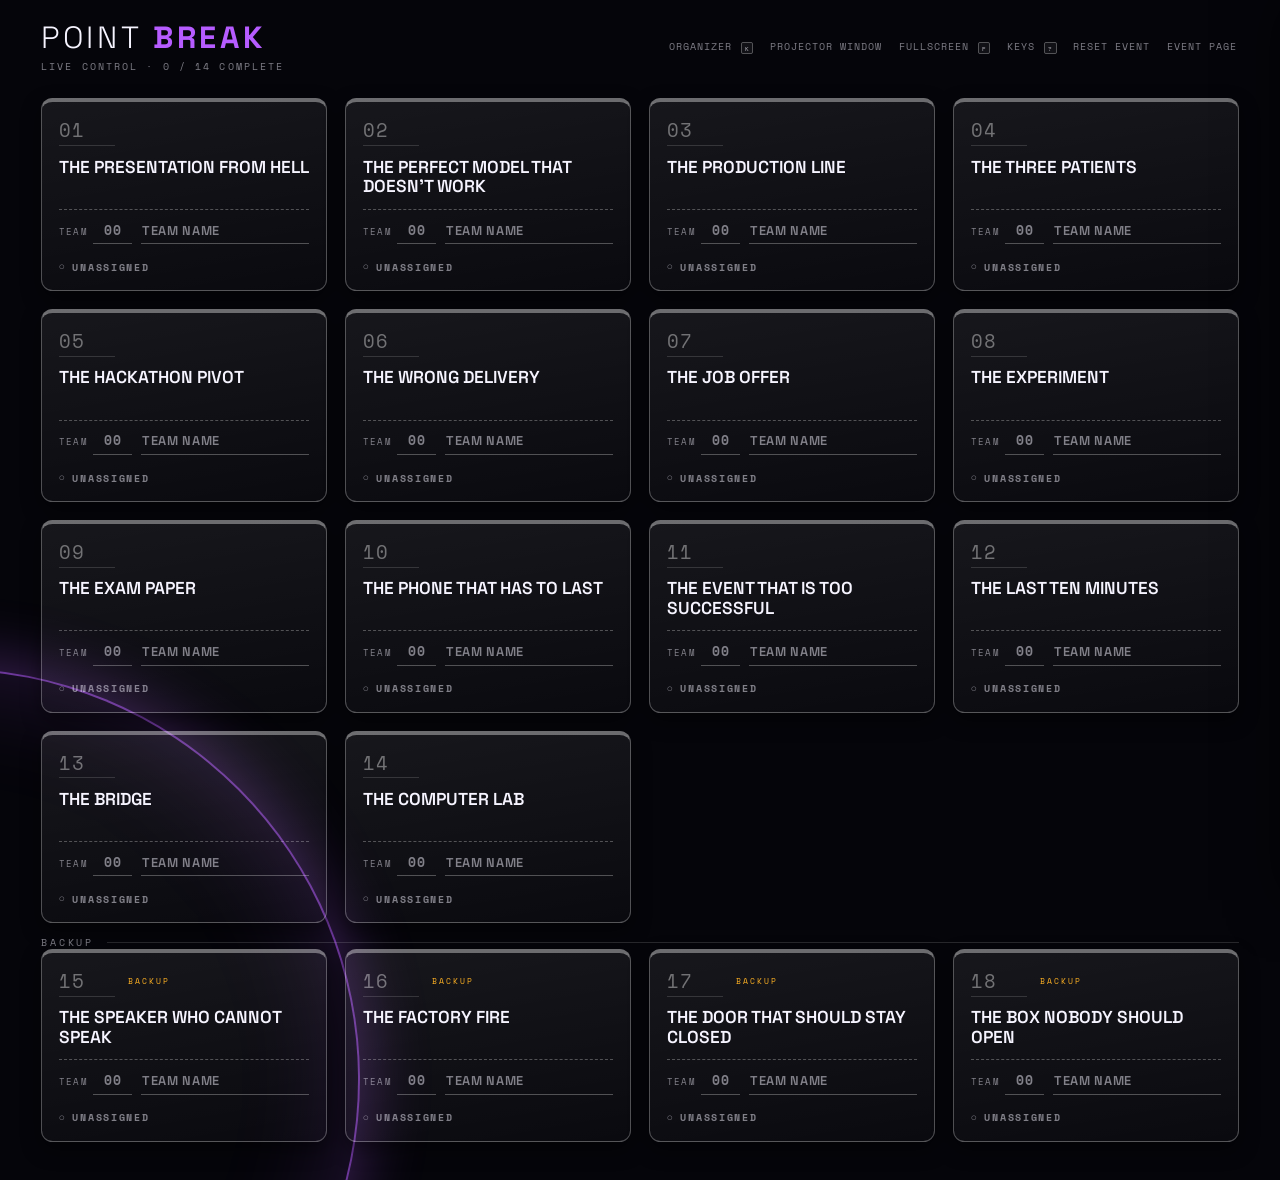
==== commit 1979e21b: "Add 4 problems, fix numbering to 01-18, lock Round 2, organizer on board - presenter: problems 13 Br" ====
--- a/presenter.html
+++ b/presenter.html
@@ -22,6 +22,7 @@
       </div>
       <div class="timer-slot" aria-live="off"></div>
       <div class="bd-actions no-fs">
+        <button class="link" id="btnOrgBoard">Organizer <kbd>K</kbd></button>
         <button class="link" id="btnProjector" title="Open a clean audience window for the projector">Projector window</button>
         <button class="link" id="btnFsBoard">Fullscreen <kbd>F</kbd></button>
         <button class="link" id="btnKeysBoard">Keys <kbd>?</kbd></button>
@@ -76,6 +77,7 @@
       <button role="tab" data-tab="score" class="secret">SCORE</button>
       <button role="tab" data-tab="timer">TIMER</button>
       <button role="tab" data-tab="team">TEAM</button>
+      <button role="tab" data-tab="setup">SETUP</button>
     </div>
     <div class="dr-body" id="drBody"></div>
   </aside>
@@ -106,7 +108,7 @@
         <li><kbd>F</kbd><span>Fullscreen (clean audience view)</span></li>
         <li><kbd>P</kbd><span>Show / hide the full problem sidebar</span></li>
         <li><kbd>L</kbd><span>Record &amp; lock the team’s decision</span></li>
-        <li><kbd>K</kbd><span>Organizer key (private panel)</span></li>
+        <li><kbd>K</kbd><span>Organizer panel (also on the board)</span></li>
         <li><kbd>J</kbd><span>Judging scores (private panel)</span></li>
         <li><kbd>Space</kbd><span>Start / pause timer</span></li>
         <li><kbd>ESC</kbd><span>Close panel / dialog</span></li>
--- a/presenter.css
+++ b/presenter.css
@@ -659,3 +659,6 @@
 body.fs .drawer * { cursor: inherit; }
 body.fs .drawer button, body.fs .drawer input, body.fs .drawer textarea { cursor: pointer; }
 body.fs .drawer input[type=text], body.fs .drawer input:not([type]), body.fs .drawer textarea { cursor: text; }
+
+/* organizer panel opened from the problem board: only TIMER and SETUP apply */
+.drawer.board-mode .dr-tabs button:not([data-tab=timer]):not([data-tab=setup]) { display: none; }
